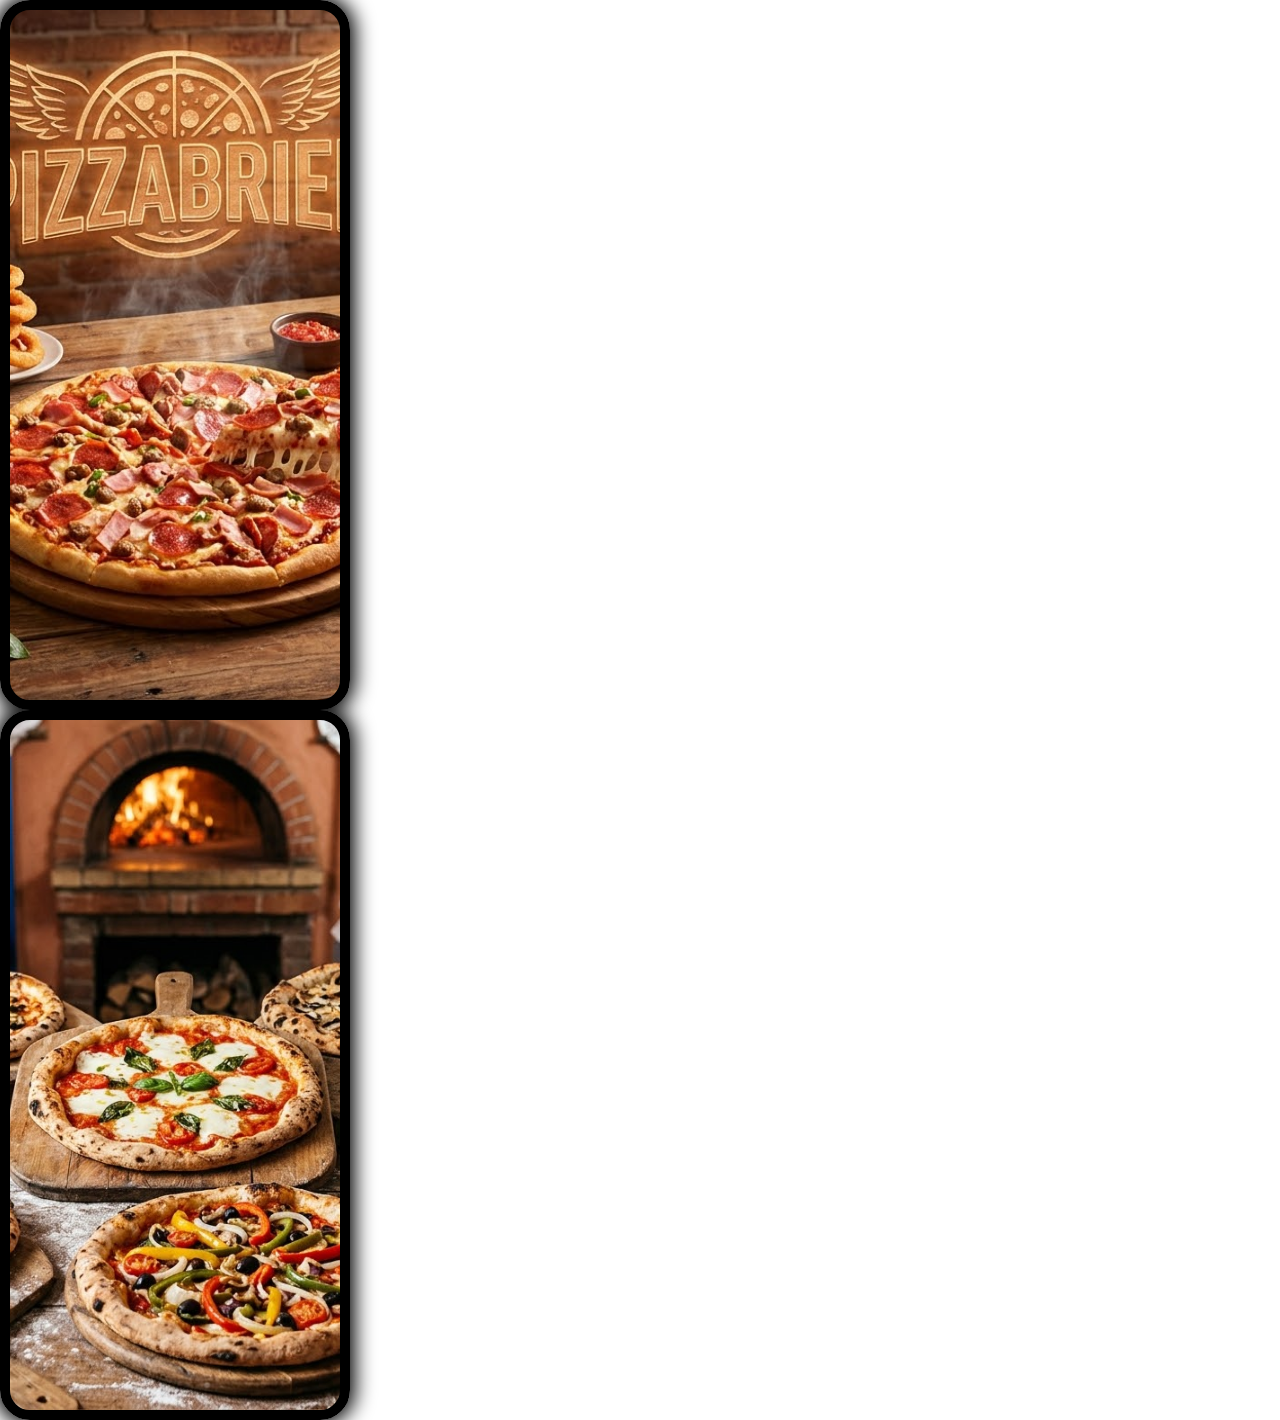
==== Figma/index.html @ c64475fd "avance" ====
<!DOCTYPE html>
<html lang="en">
<head>
    <meta charset="UTF-8">
    <meta name="viewport" content="width=device-width, initial-scale=1.0">
    <title>Figma</title>
    <link rel="stylesheet" href="static/css/style.css">
</head>
<body>
    <div class="caja-figma">
        <div class="telefono-caja">

        </div>
    </div>

    <div class="figma-pizza">
        <div class="telefono-caja">
            
        </div>
    </div>
</body>
</html>
---- Figma/static/css/style.css ----
* {
  padding: 0;
  margin: 0;
  box-sizing: border-box;
}

.caja-figma {
  width: 350px;
  height: 710px;
  border-radius: 30px;
  border: 10px solid #000;
  overflow: hidden;
  box-shadow: 0px 0px 20px 5px #000;

  background-image:url(../images/Gemini_Generated_Image.jpeg);
  background-size: cover;       
  background-position: center;  
  background-repeat: no-repeat;
  display: flex;
  justify-content: center;
  align-items: center;
  text-align: center;
}

.figma-pizza{
  width: 350px;
  height: 710px;
  border-radius: 30px;
  border: 10px solid #000;
  overflow: hidden;
  box-shadow: 0px 0px 20px 5px #000;

  background-image:url(../images/watermarked_img_15238587307394349964.jpg);
  background-size: cover;       
  background-position: center;  
  background-repeat: no-repeat;
}
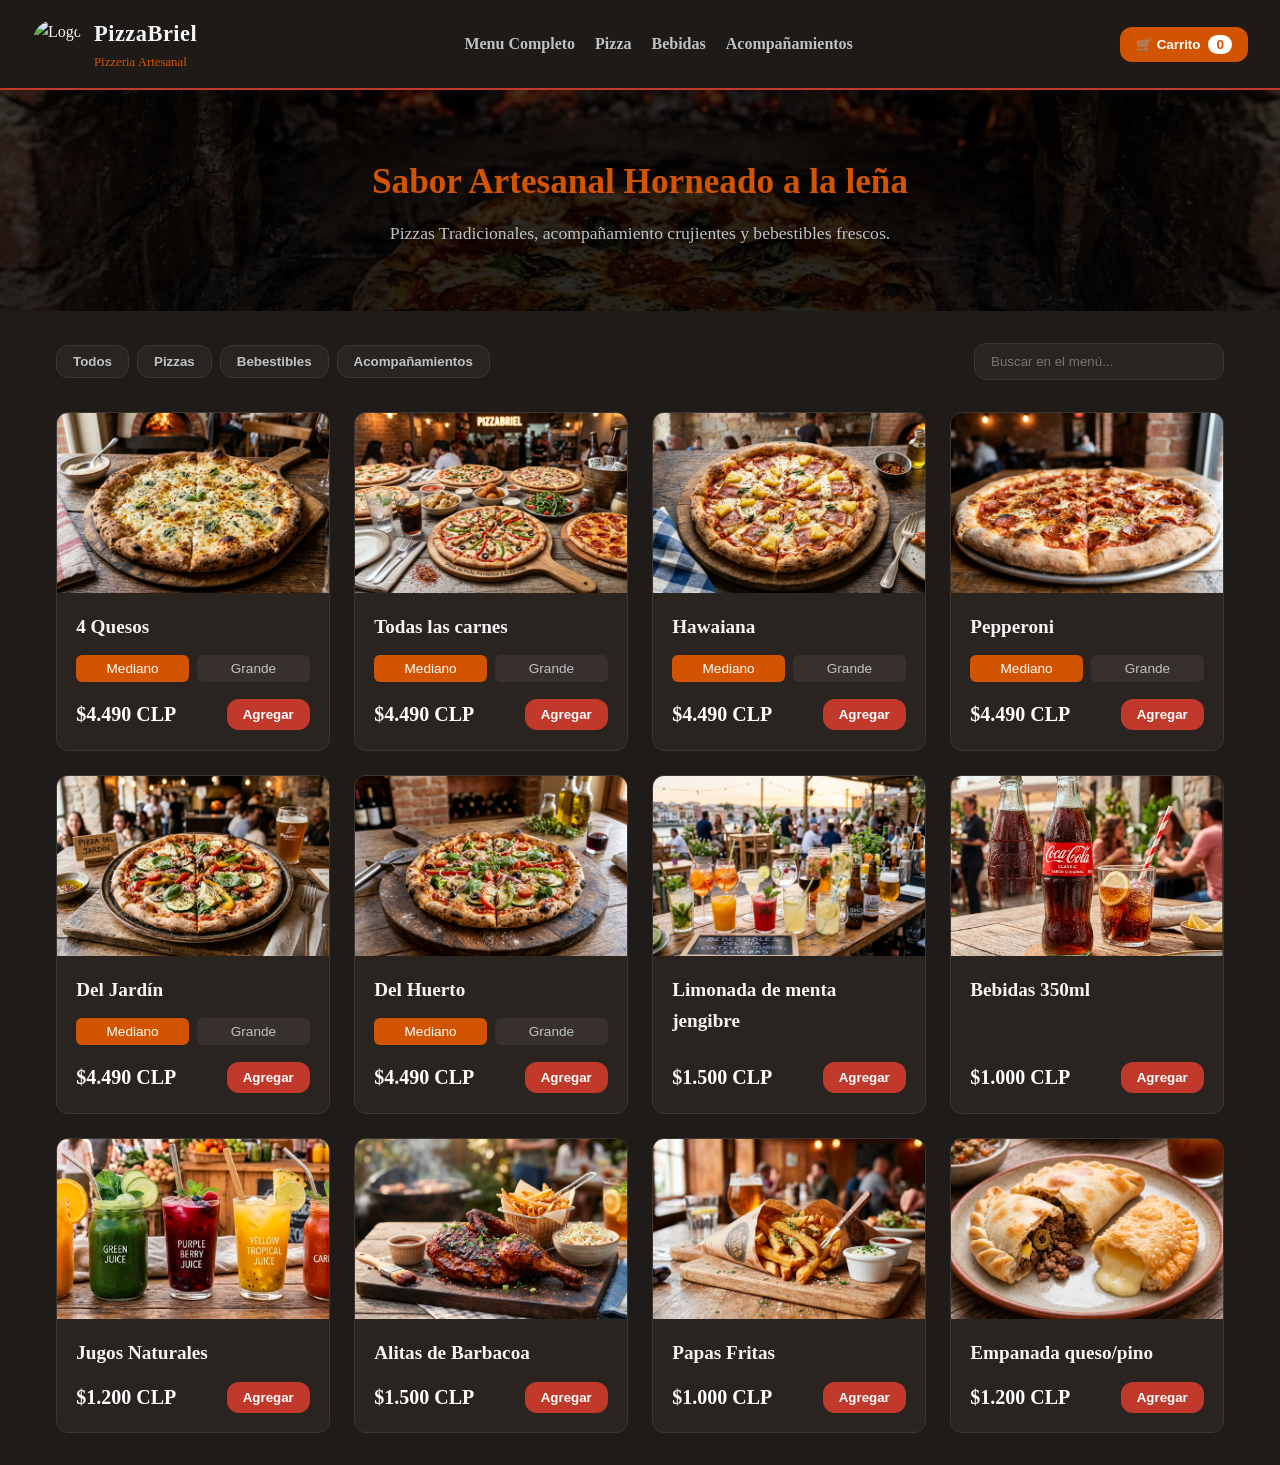
==== commit 86ecb3eb: "listo" ====
--- a/Figma/index.html
+++ b/Figma/index.html
@@ -1,22 +1,77 @@
-<!DOCTYPE html>
-<html lang="en">
+<!doctype html>
+<html lang="es">
+
 <head>
-    <meta charset="UTF-8">
-    <meta name="viewport" content="width=device-width, initial-scale=1.0">
-    <title>Figma</title>
-    <link rel="stylesheet" href="static/css/style.css">
+    <meta charset="UTF-8" />
+    <meta name="viewport" content="width=device-width, initial-scale=1.0" />
+    <title>PizzaBriel</title>
+    <link rel="stylesheet" href="static/css/style.css" />
 </head>
+
 <body>
-    <div class="caja-figma">
-        <div class="telefono-caja">
+    <header class="navbar-header">
+        <div class="logo-header">
+            <img src="static/images/logo.png" alt="Logo" class="logo" />
+            <div>
+                <h1>PizzaBriel</h1>
+                <p>Pizzeria Artesanal</p>
+            </div>
+        </div>
 
+        <nav class="links-nav">
+            <a href="#home" class="nav-link-menu" onclick="filterCategory('Menu')">Menu Completo</a>
+            <a href="#Pizza" class="nav-link" onclick="filterCategory('Pizza')">Pizza</a>
+            <a href="#bebestibles" class="nav-link" onclick="filterCategory('Bebida')">Bebidas</a>
+            <a href="#acompañamiento" class="nav-link" onclick="filterCategory('Acompañado')">Acompañamientos</a>
+        </nav>
+
+        <div class="actions-compra">
+            <button id="btn" class="btn-compra">
+                🛒 Carrito <span id="compra" class="span-compra">0</span>
+            </button>
         </div>
+    </header>
+
+    <section class="hero">
+        <div class="hero-contenido">
+            <h2>Sabor Artesanal Horneado a la leña</h2>
+            <p>
+                Pizzas Tradicionales, acompañamiento crujientes y bebestibles frescos.
+            </p>
+        </div>
+    </section>
+
+    <main class="container-main">
+        <div class="controls-main">
+            <div class="categoria-main">
+                <button class="main-button" data-cat="all">Todos</button>
+                <button class="main-button" data-cat="pizzas">Pizzas</button>
+                <button class="main-button" data-cat="bebestibles">Bebestibles</button>
+                <button class="main-button" data-cat="acompañamientos">Acompañamientos</button>
+            </div>
+            <input type="text" id="searchInput" placeholder="Buscar en el menú..." class="search-input">
+        </div>
+        <div id="productgrid" class="grid"></div>
+    </main>
+
+    <aside id="carta-pedido" class="pedido-aside">
+        <div class="drawn-aside">
+            <h3>Tu pedido</h3>
+            <button id="closeCart" class="close-btn">&times;</button>
+        </div>
+        <div id="cartItems" class="drawer-body"></div>
+        <div class="drawer-footer">
+            <div class="total-row">
+                <span>Total:</span>
+                <strong id="cartTotal">$0 CLP</strong>
+            </div>
+            <button id="checkoutBtn" class="btn-primary full-width">Enviar Pedido por WhatsApp</button>
+        </div>
+    </aside>
     </div>
+    </aside>
 
-    <div class="figma-pizza">
-        <div class="telefono-caja">
-            
-        </div>
-    </div>
+    <script src="static/js/script.js"></script>
 </body>
+
 </html>
--- a/Figma/static/css/style.css
+++ b/Figma/static/css/style.css
@@ -4,34 +4,330 @@
   box-sizing: border-box;
 }
 
-.caja-figma {
-  width: 350px;
-  height: 710px;
-  border-radius: 30px;
-  border: 10px solid #000;
+body {
+  background-color: #1e1b18;
+  color: #f5f5f5;
+  line-height: 1.6;
+  overflow-x: hidden;
+}
+
+/* Encabezado / Navegación */
+.navbar-header {
+  display: flex;
+  justify-content: space-between;
+  align-items: center;
+  padding: 1rem 2rem;
+  background-color: rgba(30, 27, 24, 0.95);
+  border-bottom: 2px solid #c0392b;
+  position: sticky;
+  top: 0;
+  z-index: 100;
+  backdrop-filter: blur(10px);
+}
+
+.logo-header {
+  display: flex;
+  align-items: center;
+  gap: 12px;
+}
+
+.logo-header .logo {
+  width: 50px;
+  height: 50px;
+  object-fit: contain;
+  border-radius: 50%;
+}
+
+.logo-header h1 {
+  font-size: 1.4rem;
+  letter-spacing: 0.5px;
+  color: #f5f5f5;
+}
+
+.logo-header p {
+  font-size: 0.8rem;
+  color: #d35400;
+}
+
+.links-nav {
+  display: flex;
+  gap: 20px;
+}
+
+.nav-link, .nav-link-menu {
+  color: #bdc3c7;
+  text-decoration: none;
+  font-weight: 600;
+  transition: color 0.3s ease;
+}
+
+.nav-link:hover, .nav-link-menu:hover,
+.nav-link.active, .nav-link-menu.active {
+  color: #d35400;
+}
+
+.actions-compra {
+  display: flex;
+  align-items: center;
+}
+
+.btn-compra {
+  background-color: #d35400;
+  color: white;
+  border: none;
+  padding: 8px 16px;
+  border-radius: 12px;
+  font-weight: 600;
+  cursor: pointer;
+  display: flex;
+  align-items: center;
+  gap: 8px;
+  transition: background-color 0.2s ease;
+}
+
+.btn-compra:hover {
+  background-color: #b04400;
+}
+
+.span-compra {
+  background: white;
+  color: #d35400;
+  padding: 2px 8px;
+  border-radius: 20px;
+  font-size: 0.85rem;
+  font-weight: bold;
+}
+
+/* Banner Principal (Hero) */
+.hero {
+  background: linear-gradient(rgba(0, 0, 0, 0.75), rgba(0, 0, 0, 0.85)), 
+              url('../images/02_pizza_en_horno.png') center/cover no-repeat;
+  padding: 4rem 2rem;
+  text-align: center;
+}
+
+.hero-contenido h2 {
+  font-size: 2.2rem;
+  margin-bottom: 0.5rem;
+  color: #d35400;
+}
+
+.hero-contenido p {
+  color: #bdc3c7;
+  font-size: 1.1rem;
+}
+
+/* Contenedor Principal y Filtros */
+.container-main {
+  max-width: 1200px;
+  margin: 2rem auto;
+  padding: 0 1rem;
+}
+
+.controls-main {
+  display: flex;
+  justify-content: space-between;
+  align-items: center;
+  flex-wrap: wrap;
+  gap: 1rem;
+  margin-bottom: 2rem;
+}
+
+.categoria-main {
+  display: flex;
+  gap: 8px;
+  flex-wrap: wrap;
+}
+
+.main-button {
+  background-color: #2a2421;
+  color: #bdc3c7;
+  border: 1px solid #3e3530;
+  padding: 8px 16px;
+  border-radius: 12px;
+  font-weight: 600;
+  cursor: pointer;
+  transition: all 0.2s ease;
+}
+
+.main-button:hover, .main-button.active {
+  background-color: #c0392b;
+  color: white;
+  border-color: #c0392b;
+}
+
+.search-input {
+  padding: 10px 16px;
+  border-radius: 12px;
+  border: 1px solid #3e3530;
+  background-color: #2a2421;
+  color: white;
+  min-width: 250px;
+  outline: none;
+}
+
+.search-input:focus {
+  border-color: #d35400;
+}
+
+/* Grid de Productos y Tarjetas */
+.grid {
+  display: grid;
+  grid-template-columns: repeat(auto-fill, minmax(260px, 1fr));
+  gap: 24px;
+}
+
+.card {
+  background-color: #2a2421;
+  border: 1px solid #3e3530;
+  border-radius: 12px;
   overflow: hidden;
-  box-shadow: 0px 0px 20px 5px #000;
-
-  background-image:url(../images/Gemini_Generated_Image.jpeg);
-  background-size: cover;       
-  background-position: center;  
-  background-repeat: no-repeat;
-  display: flex;
-  justify-content: center;
-  align-items: center;
-  text-align: center;
-}
-
-.figma-pizza{
-  width: 350px;
-  height: 710px;
-  border-radius: 30px;
-  border: 10px solid #000;
-  overflow: hidden;
-  box-shadow: 0px 0px 20px 5px #000;
-
-  background-image:url(../images/watermarked_img_15238587307394349964.jpg);
-  background-size: cover;       
-  background-position: center;  
-  background-repeat: no-repeat;
+  display: flex;
+  flex-direction: column;
+  transition: transform 0.2s ease, box-shadow 0.2s ease;
+}
+
+.card:hover {
+  transform: translateY(-4px);
+  box-shadow: 0 8px 20px rgba(0, 0, 0, 0.4);
+}
+
+.card-img {
+  width: 100%;
+  height: 180px;
+  object-fit: cover;
+}
+
+.card-body {
+  padding: 1.2rem;
+  display: flex;
+  flex-direction: column;
+  flex-grow: 1;
+}
+
+.card-title {
+  font-size: 1.2rem;
+  margin-bottom: 0.8rem;
+  color: #f5f5f5;
+}
+
+.size-selector {
+  display: flex;
+  gap: 8px;
+  margin-bottom: 1rem;
+}
+
+.size-btn {
+  flex: 1;
+  padding: 6px;
+  font-size: 0.85rem;
+  background-color: #38302c;
+  color: #bdc3c7;
+  border: none;
+  border-radius: 6px;
+  cursor: pointer;
+}
+
+.size-btn.active {
+  background-color: #d35400;
+  color: white;
+}
+
+.card-footer {
+  display: flex;
+  justify-content: space-between;
+  align-items: center;
+  margin-top: auto;
+}
+
+.price {
+  font-size: 1.25rem;
+  font-weight: bold;
+  color: white;
+}
+
+.btn-primary {
+  background-color: #c0392b;
+  color: white;
+  border: none;
+  border-radius: 12px;
+  padding: 8px 16px;
+  font-weight: 600;
+  cursor: pointer;
+  transition: background-color 0.2s ease;
+}
+
+.btn-primary:hover {
+  background-color: #962d22;
+}
+
+/* Panel Lateral del Carrito (Aside) */
+.pedido-aside {
+  position: fixed;
+  top: 0;
+  right: -400px;
+  width: 360px;
+  height: 100vh;
+  background-color: #2a2421;
+  border-left: 2px solid #3e3530;
+  box-shadow: -5px 0 25px rgba(0, 0, 0, 0.5);
+  display: flex;
+  flex-direction: column;
+  transition: right 0.3s ease;
+  z-index: 200;
+}
+
+.pedido-aside.open {
+  right: 0;
+}
+
+.drawn-aside {
+  padding: 1.2rem;
+  border-bottom: 1px solid #3e3530;
+  display: flex;
+  justify-content: space-between;
+  align-items: center;
+}
+
+.close-btn {
+  background: none;
+  border: none;
+  font-size: 1.8rem;
+  color: #bdc3c7;
+  cursor: pointer;
+}
+
+.close-btn:hover {
+  color: white;
+}
+
+.drawer-body {
+  flex-grow: 1;
+  padding: 1.2rem;
+  overflow-y: auto;
+}
+
+.cart-item {
+  display: flex;
+  justify-content: space-between;
+  align-items: center;
+  margin-bottom: 1rem;
+  padding-bottom: 0.8rem;
+  border-bottom: 1px solid #3e3530;
+}
+
+.drawer-footer {
+  padding: 1.2rem;
+  border-top: 1px solid #3e3530;
+}
+
+.total-row {
+  display: flex;
+  justify-content: space-between;
+  font-size: 1.2rem;
+  margin-bottom: 1rem;
+}
+
+.full-width {
+  width: 100%;
 }
